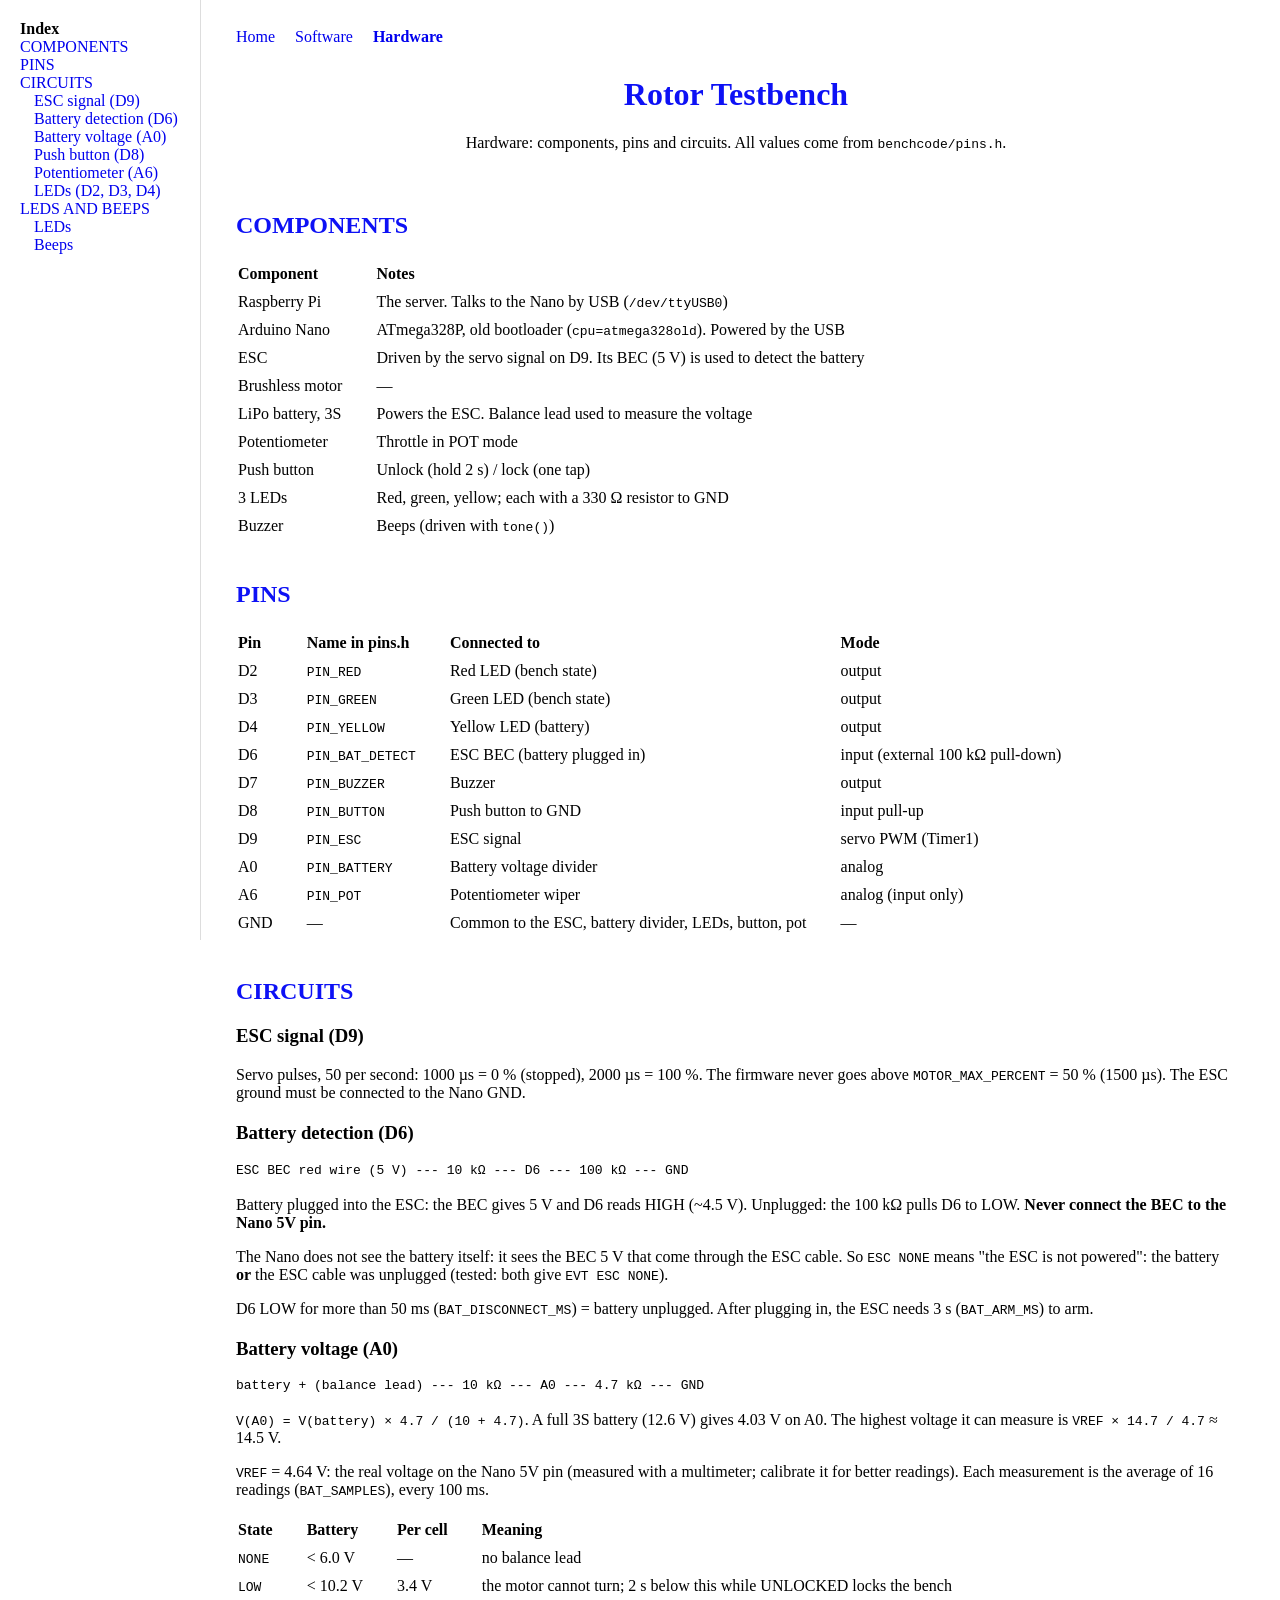
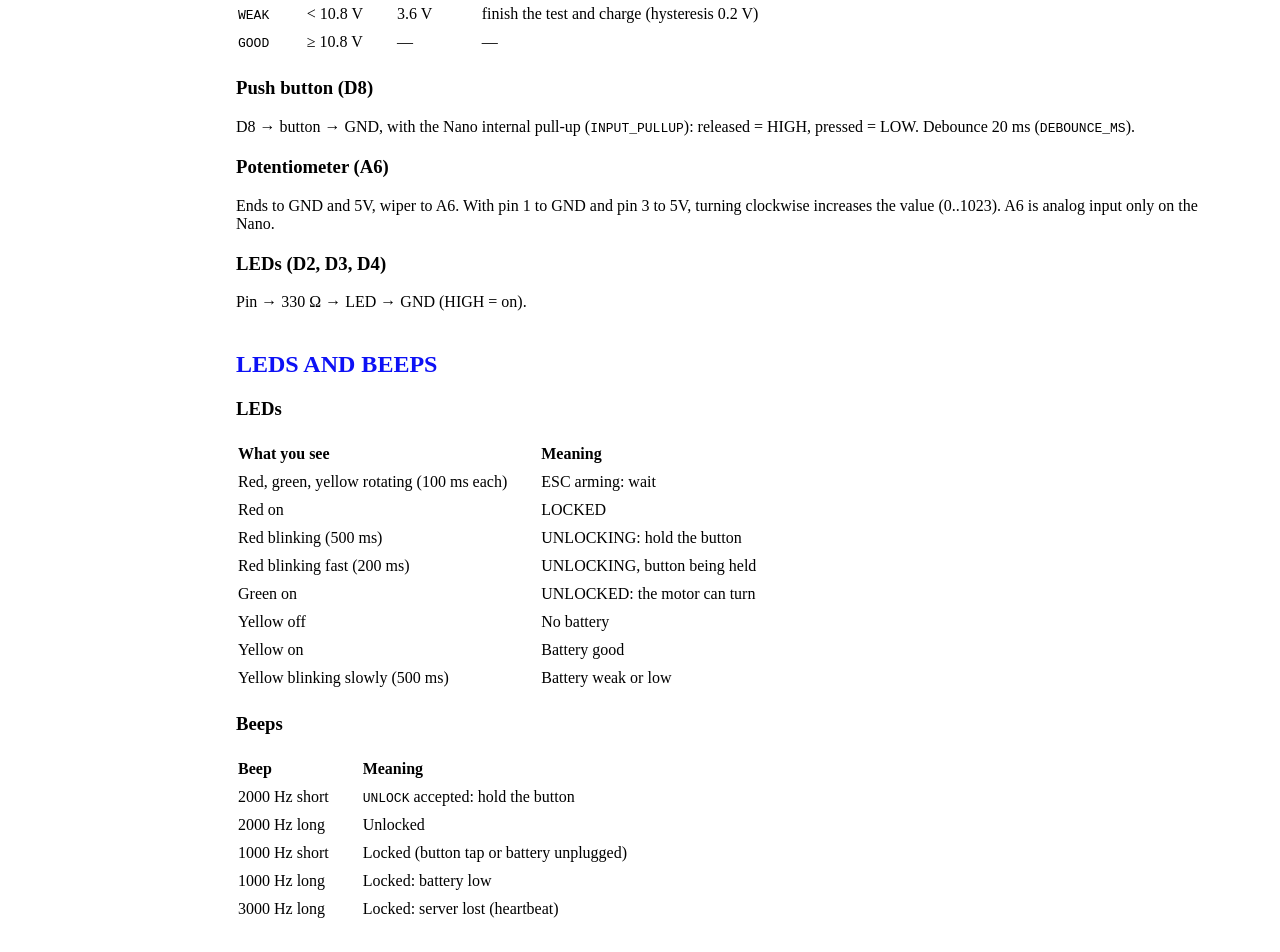
==== docs/hardware.html @ 424fe970 "rename docs folder" ====
<!DOCTYPE html>
<html lang="en">
<head>
    <meta charset="UTF-8">
    <title>Rotor Testbench - Hardware</title>
    <link rel="stylesheet" href="style.css">
</head>
<body>
    <nav class="sidebar">
        <b>Index</b>
        <ul id="toc"></ul>
    </nav>
    <div class="main_container" style="margin: 0 auto; max-width: 1000px; padding: 20px;">
        <div class="menu">
            <a href="index.html">Home</a>
            <a href="software.html">Software</a>
            <a class="here" href="hardware.html">Hardware</a>
        </div>
        <div class="header" style="text-align: center; margin-bottom: 60px;">
            <h1>Rotor Testbench</h1>
            <p>Hardware: components, pins and circuits. All values come from <code>benchcode/pins.h</code>.</p>
        </div>

        <h2 id="components">COMPONENTS</h2>
        <table>
            <tr><th>Component</th><th>Notes</th></tr>
            <tr><td>Raspberry Pi</td><td>The server. Talks to the Nano by USB (<code>/dev/ttyUSB0</code>)</td></tr>
            <tr><td>Arduino Nano</td><td>ATmega328P, old bootloader (<code>cpu=atmega328old</code>). Powered by the USB</td></tr>
            <tr><td>ESC</td><td>Driven by the servo signal on D9. Its BEC (5 V) is used to detect the battery</td></tr>
            <tr><td>Brushless motor</td><td>&mdash;</td></tr>
            <tr><td>LiPo battery, 3S</td><td>Powers the ESC. Balance lead used to measure the voltage</td></tr>
            <tr><td>Potentiometer</td><td>Throttle in POT mode</td></tr>
            <tr><td>Push button</td><td>Unlock (hold 2 s) / lock (one tap)</td></tr>
            <tr><td>3 LEDs</td><td>Red, green, yellow; each with a 330 &Omega; resistor to GND</td></tr>
            <tr><td>Buzzer</td><td>Beeps (driven with <code>tone()</code>)</td></tr>
        </table>

        <h2 id="pins">PINS</h2>
        <table>
            <tr><th>Pin</th><th>Name in pins.h</th><th>Connected to</th><th>Mode</th></tr>
            <tr><td>D2</td><td><code>PIN_RED</code></td><td>Red LED (bench state)</td><td>output</td></tr>
            <tr><td>D3</td><td><code>PIN_GREEN</code></td><td>Green LED (bench state)</td><td>output</td></tr>
            <tr><td>D4</td><td><code>PIN_YELLOW</code></td><td>Yellow LED (battery)</td><td>output</td></tr>
            <tr><td>D6</td><td><code>PIN_BAT_DETECT</code></td><td>ESC BEC (battery plugged in)</td><td>input (external 100 k&Omega; pull-down)</td></tr>
            <tr><td>D7</td><td><code>PIN_BUZZER</code></td><td>Buzzer</td><td>output</td></tr>
            <tr><td>D8</td><td><code>PIN_BUTTON</code></td><td>Push button to GND</td><td>input pull-up</td></tr>
            <tr><td>D9</td><td><code>PIN_ESC</code></td><td>ESC signal</td><td>servo PWM (Timer1)</td></tr>
            <tr><td>A0</td><td><code>PIN_BATTERY</code></td><td>Battery voltage divider</td><td>analog</td></tr>
            <tr><td>A6</td><td><code>PIN_POT</code></td><td>Potentiometer wiper</td><td>analog (input only)</td></tr>
            <tr><td>GND</td><td>&mdash;</td><td>Common to the ESC, battery divider, LEDs, button, pot</td><td>&mdash;</td></tr>
        </table>

        <h2 id="circuits">CIRCUITS</h2>

        <h3 id="esc-signal">ESC signal (D9)</h3>
        <p>Servo pulses, 50 per second: 1000 &micro;s = 0 % (stopped), 2000 &micro;s = 100 %. The firmware never goes above
        <code>MOTOR_MAX_PERCENT</code> = 50 % (1500 &micro;s). The ESC ground must be connected to the Nano GND.</p>

        <h3 id="battery-detect">Battery detection (D6)</h3>
<pre>
ESC BEC red wire (5 V) --- 10 k&Omega; --- D6 --- 100 k&Omega; --- GND
</pre>
        <p>Battery plugged into the ESC: the BEC gives 5 V and D6 reads HIGH (~4.5 V). Unplugged: the 100 k&Omega; pulls D6 to LOW.
        <b>Never connect the BEC to the Nano 5V pin.</b></p>
        <p>The Nano does not see the battery itself: it sees the BEC 5 V that come through the ESC cable. So <code>ESC NONE</code>
        means "the ESC is not powered": the battery <b>or</b> the ESC cable was unplugged (tested: both give <code>EVT ESC NONE</code>).</p>
        <p>D6 LOW for more than 50 ms (<code>BAT_DISCONNECT_MS</code>) = battery unplugged. After plugging in, the ESC needs
        3 s (<code>BAT_ARM_MS</code>) to arm.</p>

        <h3 id="battery-voltage">Battery voltage (A0)</h3>
<pre>
battery + (balance lead) --- 10 k&Omega; --- A0 --- 4.7 k&Omega; --- GND
</pre>
        <p><code>V(A0) = V(battery) &times; 4.7 / (10 + 4.7)</code>. A full 3S battery (12.6 V) gives 4.03 V on A0.
        The highest voltage it can measure is <code>VREF &times; 14.7 / 4.7</code> &asymp; 14.5 V.</p>
        <p><code>VREF</code> = 4.64 V: the real voltage on the Nano 5V pin (measured with a multimeter; calibrate it for better readings).
        Each measurement is the average of 16 readings (<code>BAT_SAMPLES</code>), every 100 ms.</p>
        <table>
            <tr><th>State</th><th>Battery</th><th>Per cell</th><th>Meaning</th></tr>
            <tr><td><code>NONE</code></td><td>&lt; 6.0 V</td><td>&mdash;</td><td>no balance lead</td></tr>
            <tr><td><code>LOW</code></td><td>&lt; 10.2 V</td><td>3.4 V</td><td>the motor cannot turn; 2 s below this while UNLOCKED locks the bench</td></tr>
            <tr><td><code>WEAK</code></td><td>&lt; 10.8 V</td><td>3.6 V</td><td>finish the test and charge (hysteresis 0.2 V)</td></tr>
            <tr><td><code>GOOD</code></td><td>&ge; 10.8 V</td><td>&mdash;</td><td>&mdash;</td></tr>
        </table>

        <h3 id="button">Push button (D8)</h3>
        <p>D8 &rarr; button &rarr; GND, with the Nano internal pull-up (<code>INPUT_PULLUP</code>): released = HIGH, pressed = LOW.
        Debounce 20 ms (<code>DEBOUNCE_MS</code>).</p>

        <h3 id="pot">Potentiometer (A6)</h3>
        <p>Ends to GND and 5V, wiper to A6. With pin 1 to GND and pin 3 to 5V, turning clockwise increases the value (0..1023).
        A6 is analog input only on the Nano.</p>

        <h3 id="leds">LEDs (D2, D3, D4)</h3>
        <p>Pin &rarr; 330 &Omega; &rarr; LED &rarr; GND (HIGH = on).</p>

        <h2 id="indicators">LEDS AND BEEPS</h2>
        <h3 id="led-meaning">LEDs</h3>
        <table>
            <tr><th>What you see</th><th>Meaning</th></tr>
            <tr><td>Red, green, yellow rotating (100 ms each)</td><td>ESC arming: wait</td></tr>
            <tr><td>Red on</td><td>LOCKED</td></tr>
            <tr><td>Red blinking (500 ms)</td><td>UNLOCKING: hold the button</td></tr>
            <tr><td>Red blinking fast (200 ms)</td><td>UNLOCKING, button being held</td></tr>
            <tr><td>Green on</td><td>UNLOCKED: the motor can turn</td></tr>
            <tr><td>Yellow off</td><td>No battery</td></tr>
            <tr><td>Yellow on</td><td>Battery good</td></tr>
            <tr><td>Yellow blinking slowly (500 ms)</td><td>Battery weak or low</td></tr>
        </table>
        <h3 id="beeps">Beeps</h3>
        <table>
            <tr><th>Beep</th><th>Meaning</th></tr>
            <tr><td>2000 Hz short</td><td><code>UNLOCK</code> accepted: hold the button</td></tr>
            <tr><td>2000 Hz long</td><td>Unlocked</td></tr>
            <tr><td>1000 Hz short</td><td>Locked (button tap or battery unplugged)</td></tr>
            <tr><td>1000 Hz long</td><td>Locked: battery low</td></tr>
            <tr><td>3000 Hz long</td><td>Locked: server lost (heartbeat)</td></tr>
        </table>
    </div>
    <script src="toc.js"></script>
</body>
</html>
---- docs/style.css ----
th, td {
    text-align: left;
    padding: 4px 32px 4px 0
}
h1 {
    margin-top: 0;
    color: #0d11f5;
}
h2 {
    margin-top: 40px;
    color: #0d11f5;
}

h3 {
    margin-top: 20px;
}

/* índice fixo à esquerda */
body {
    margin-left: 200px;
}
.sidebar {
    position: fixed;
    top: 0;
    left: 0;
    width: 160px;
    height: 100vh;
    overflow-y: auto;
    padding: 20px;
    border-right: 1px solid #ddd;
}
.sidebar ul {
    list-style: none;
    padding-left: 0;
    margin: 0 0 16px 0;
}
.sidebar li.sub {
    padding-left: 14px;
}
.sidebar a {
    text-decoration: none;
}

/* menu no topo de cada página */
.menu {
    margin-bottom: 30px;
}
.menu a {
    margin-right: 16px;
    text-decoration: none;
}
.menu a.here {
    font-weight: bold;
}

pre {
    line-height: 1.3;
}
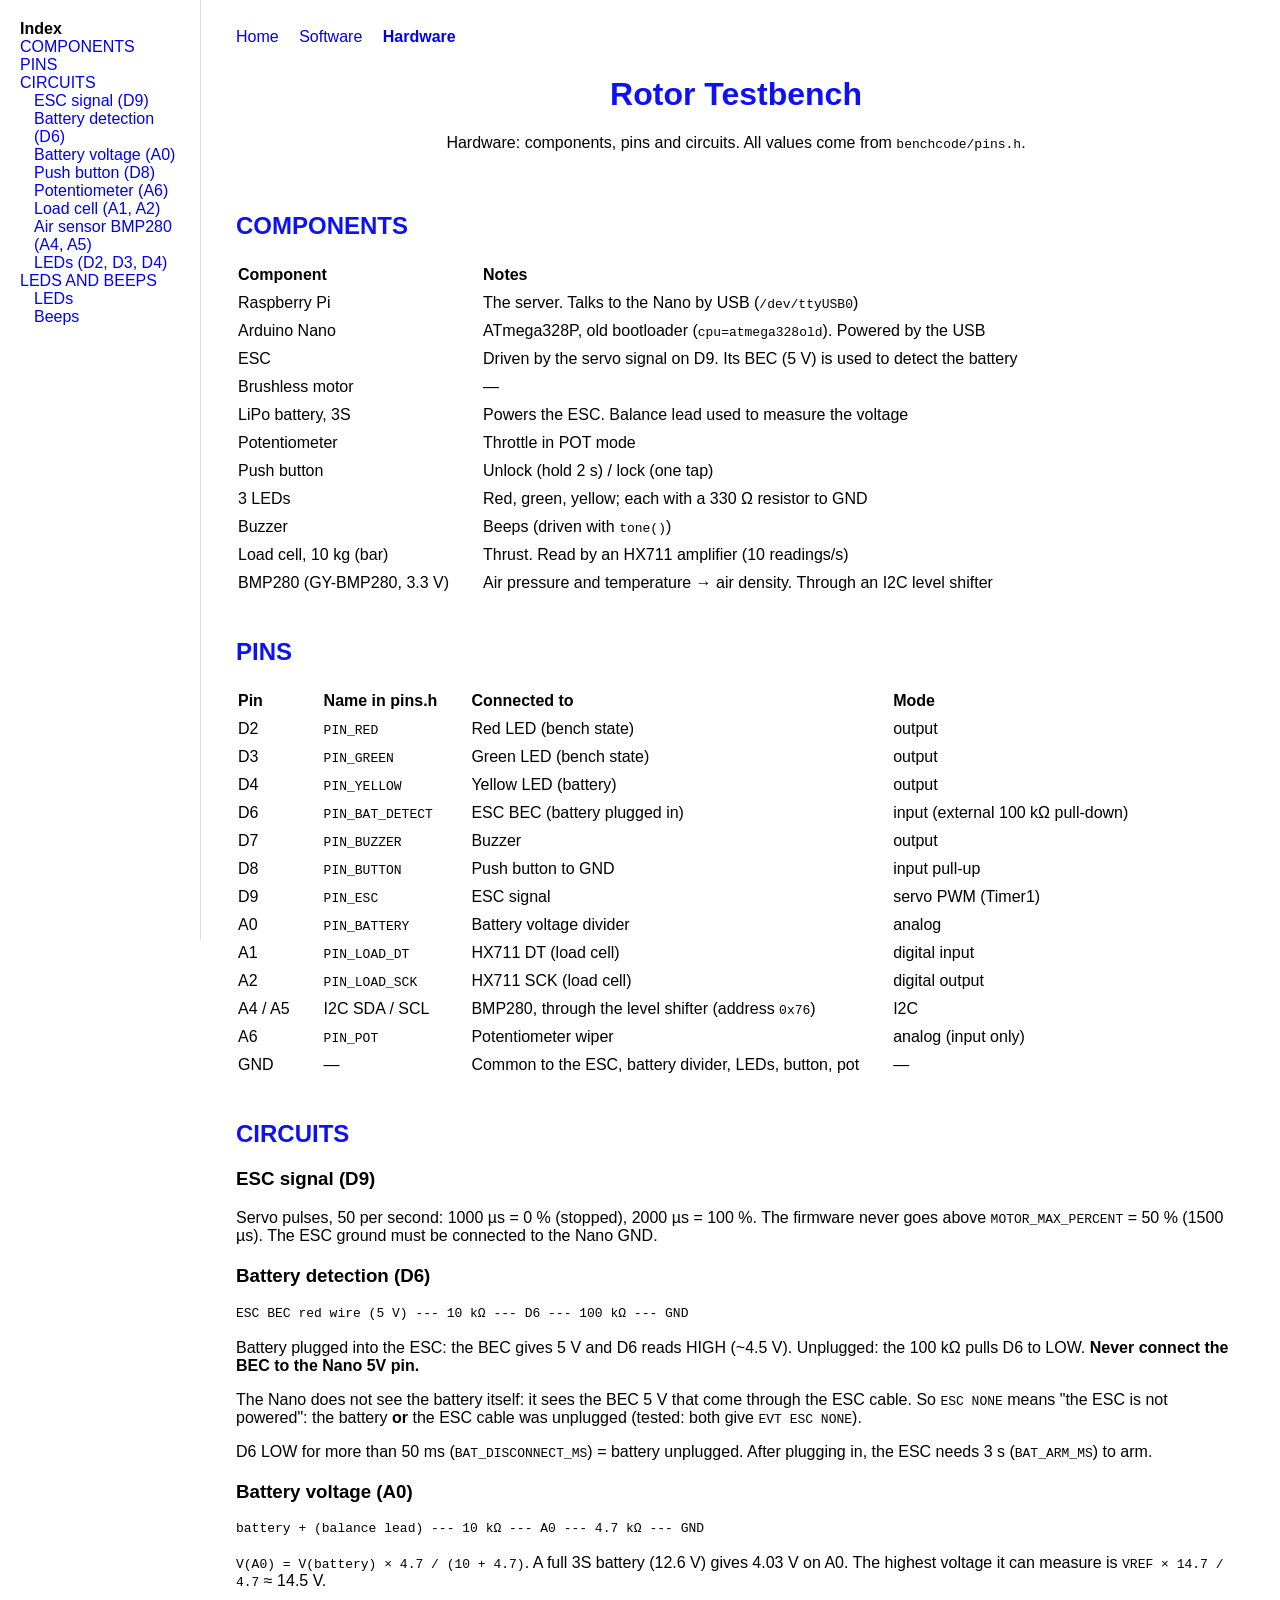
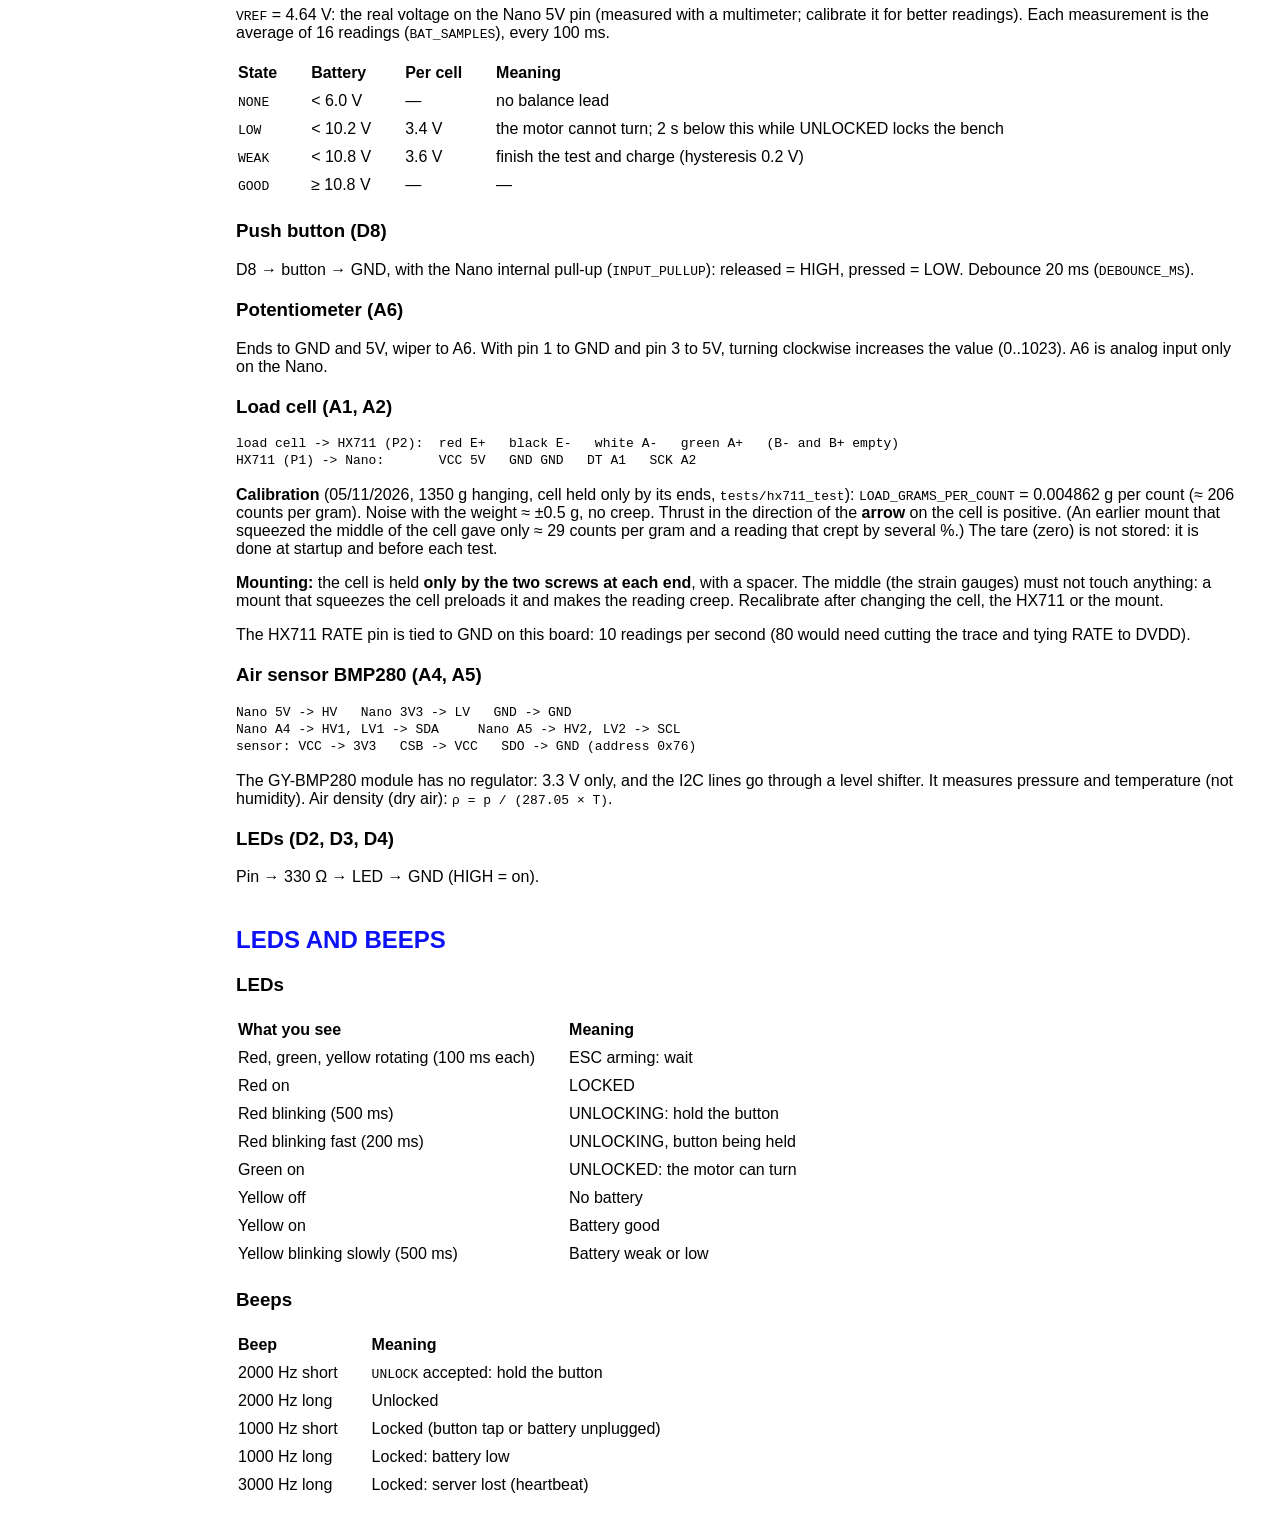
==== commit fc753ce2: "docs: célula de carga e BMP280 na página do hardware; ignorar tests/logs/" ====
--- a/docs/hardware.html
+++ b/docs/hardware.html
@@ -33,6 +33,8 @@
             <tr><td>Push button</td><td>Unlock (hold 2 s) / lock (one tap)</td></tr>
             <tr><td>3 LEDs</td><td>Red, green, yellow; each with a 330 &Omega; resistor to GND</td></tr>
             <tr><td>Buzzer</td><td>Beeps (driven with <code>tone()</code>)</td></tr>
+            <tr><td>Load cell, 10 kg (bar)</td><td>Thrust. Read by an HX711 amplifier (10 readings/s)</td></tr>
+            <tr><td>BMP280 (GY-BMP280, 3.3 V)</td><td>Air pressure and temperature &rarr; air density. Through an I2C level shifter</td></tr>
         </table>
 
         <h2 id="pins">PINS</h2>
@@ -46,6 +48,9 @@
             <tr><td>D8</td><td><code>PIN_BUTTON</code></td><td>Push button to GND</td><td>input pull-up</td></tr>
             <tr><td>D9</td><td><code>PIN_ESC</code></td><td>ESC signal</td><td>servo PWM (Timer1)</td></tr>
             <tr><td>A0</td><td><code>PIN_BATTERY</code></td><td>Battery voltage divider</td><td>analog</td></tr>
+            <tr><td>A1</td><td><code>PIN_LOAD_DT</code></td><td>HX711 DT (load cell)</td><td>digital input</td></tr>
+            <tr><td>A2</td><td><code>PIN_LOAD_SCK</code></td><td>HX711 SCK (load cell)</td><td>digital output</td></tr>
+            <tr><td>A4 / A5</td><td>I2C SDA / SCL</td><td>BMP280, through the level shifter (address <code>0x76</code>)</td><td>I2C</td></tr>
             <tr><td>A6</td><td><code>PIN_POT</code></td><td>Potentiometer wiper</td><td>analog (input only)</td></tr>
             <tr><td>GND</td><td>&mdash;</td><td>Common to the ESC, battery divider, LEDs, button, pot</td><td>&mdash;</td></tr>
         </table>
@@ -91,6 +96,29 @@
         <p>Ends to GND and 5V, wiper to A6. With pin 1 to GND and pin 3 to 5V, turning clockwise increases the value (0..1023).
         A6 is analog input only on the Nano.</p>
 
+        <h3 id="load-cell">Load cell (A1, A2)</h3>
+<pre>
+load cell -&gt; HX711 (P2):  red E+   black E-   white A-   green A+   (B- and B+ empty)
+HX711 (P1) -&gt; Nano:       VCC 5V   GND GND   DT A1   SCK A2
+</pre>
+        <p><b>Calibration</b> (05/11/2026, 1350 g hanging, cell held only by its ends, <code>tests/hx711_test</code>):
+        <code>LOAD_GRAMS_PER_COUNT</code> = 0.004862 g per count (&asymp; 206 counts per gram). Noise with the weight &asymp; &plusmn;0.5 g, no creep.
+        Thrust in the direction of the <b>arrow</b> on the cell is positive.
+        (An earlier mount that squeezed the middle of the cell gave only &asymp; 29 counts per gram and a reading that crept by several %.)
+        The tare (zero) is not stored: it is done at startup and before each test.</p>
+        <p><b>Mounting:</b> the cell is held <b>only by the two screws at each end</b>, with a spacer. The middle (the strain gauges) must not touch anything:
+        a mount that squeezes the cell preloads it and makes the reading creep. Recalibrate after changing the cell, the HX711 or the mount.</p>
+        <p>The HX711 RATE pin is tied to GND on this board: 10 readings per second (80 would need cutting the trace and tying RATE to DVDD).</p>
+
+        <h3 id="air">Air sensor BMP280 (A4, A5)</h3>
+<pre>
+Nano 5V -&gt; HV   Nano 3V3 -&gt; LV   GND -&gt; GND
+Nano A4 -&gt; HV1, LV1 -&gt; SDA     Nano A5 -&gt; HV2, LV2 -&gt; SCL
+sensor: VCC -&gt; 3V3   CSB -&gt; VCC   SDO -&gt; GND (address 0x76)
+</pre>
+        <p>The GY-BMP280 module has no regulator: 3.3 V only, and the I2C lines go through a level shifter. It measures pressure and temperature
+        (not humidity). Air density (dry air): <code>&rho; = p / (287.05 &times; T)</code>.</p>
+
         <h3 id="leds">LEDs (D2, D3, D4)</h3>
         <p>Pin &rarr; 330 &Omega; &rarr; LED &rarr; GND (HIGH = on).</p>
 
--- a/docs/style.css
+++ b/docs/style.css
@@ -1,3 +1,8 @@
+/* letra sem serifa em todas as páginas da documentação */
+body {
+    font-family: sans-serif;
+}
+
 th, td {
     text-align: left;
     padding: 4px 32px 4px 0
